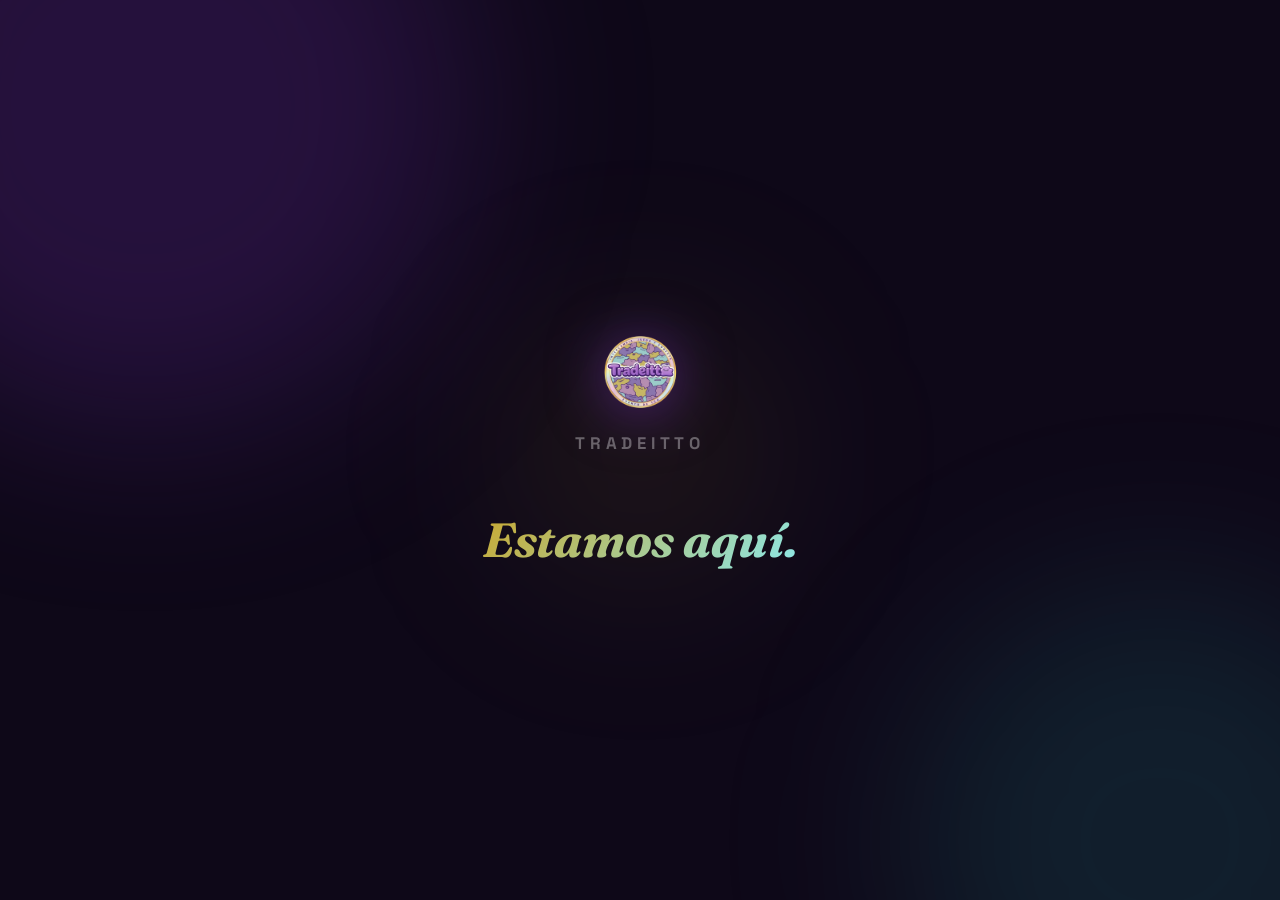
==== index.html @ 608314fa "Teaser puro: contador en tiempo real sin información del evento - Días, horas, minutos y segundos ba" ====
<!DOCTYPE html>
<html lang="es">
<head>
  <meta charset="UTF-8" />
  <meta name="viewport" content="width=device-width, initial-scale=1.0" />
  <title>Tradeitto · Próximamente</title>
  <link rel="icon" href="assets/logo.png" type="image/png" />
  <link rel="preconnect" href="https://fonts.googleapis.com" />
  <link rel="preconnect" href="https://fonts.gstatic.com" crossorigin />
  <link href="https://fonts.googleapis.com/css2?family=Fraunces:ital,opsz,wght@0,9..144,700;1,9..144,400&family=Space+Grotesk:wght@500;600;700&display=swap" rel="stylesheet" />
  <style>
    *, *::before, *::after { box-sizing: border-box; margin: 0; padding: 0; }

    html, body {
      height: 100%;
      overflow: hidden;
    }

    body {
      font-family: 'Space Grotesk', sans-serif;
      background: #0e0818;
      color: #fff;
      display: flex;
      flex-direction: column;
      align-items: center;
      justify-content: center;
      min-height: 100dvh;
      -webkit-font-smoothing: antialiased;
      position: relative;
    }

    /* ── Blobs de fondo ── */
    .blob {
      position: fixed;
      border-radius: 50%;
      pointer-events: none;
      filter: blur(90px);
      z-index: 0;
    }
    .blob-1 { width: 650px; height: 650px; background: rgba(123,53,193,0.22); top: -220px; left: -180px; }
    .blob-2 { width: 520px; height: 520px; background: rgba(42,184,184,0.13); bottom: -200px; right: -140px; }
    .blob-3 { width: 280px; height: 280px; background: rgba(201,168,48,0.09); top: 50%; left: 50%; transform: translate(-50%,-50%); }

    /* ── Wrap principal ── */
    .wrap {
      position: relative;
      z-index: 2;
      display: flex;
      flex-direction: column;
      align-items: center;
      gap: 0;
      text-align: center;
      padding: 0 24px;
    }

    /* Logo */
    .logo-img {
      width: 80px;
      height: 80px;
      object-fit: contain;
      margin-bottom: 20px;
      filter: drop-shadow(0 4px 28px rgba(123,53,193,0.55));
    }

    /* Nombre */
    .brand {
      font-family: 'Space Grotesk', sans-serif;
      font-size: 1.05rem;
      font-weight: 700;
      letter-spacing: 0.28em;
      text-transform: uppercase;
      color: rgba(255,255,255,0.35);
      margin-bottom: 56px;
    }

    /* ── Contador ── */
    .countdown {
      display: flex;
      align-items: flex-end;
      gap: 10px;
    }

    .cd-unit {
      display: flex;
      flex-direction: column;
      align-items: center;
      gap: 10px;
    }

    .cd-num {
      font-family: 'Fraunces', serif;
      font-size: clamp(3.8rem, 11vw, 7.5rem);
      font-weight: 700;
      font-style: italic;
      line-height: 1;
      background: linear-gradient(135deg, #c9a830 0%, #ffffff 50%, #8de8e8 100%);
      -webkit-background-clip: text;
      -webkit-text-fill-color: transparent;
      background-clip: text;
      letter-spacing: -0.03em;
      min-width: 2ch;
      text-align: center;
    }

    .cd-label {
      font-size: 0.62rem;
      font-weight: 700;
      letter-spacing: 0.2em;
      text-transform: uppercase;
      color: rgba(255,255,255,0.3);
    }

    /* Separador ":" */
    .cd-sep {
      font-family: 'Fraunces', serif;
      font-size: clamp(2.5rem, 7vw, 5rem);
      font-style: italic;
      color: rgba(255,255,255,0.15);
      line-height: 1;
      margin-bottom: 26px; /* alinear con los números */
      user-select: none;
    }

    /* Estado: ya ha comenzado */
    .started {
      font-family: 'Fraunces', serif;
      font-style: italic;
      font-size: clamp(1.8rem, 5vw, 3rem);
      font-weight: 700;
      background: linear-gradient(135deg, #c9a830, #8de8e8);
      -webkit-background-clip: text;
      -webkit-text-fill-color: transparent;
      background-clip: text;
      text-align: center;
    }

    /* ── Mobile ── */
    @media (max-width: 520px) {
      .logo-img { width: 64px; height: 64px; margin-bottom: 16px; }
      .brand { margin-bottom: 44px; letter-spacing: 0.2em; }
      .countdown { gap: 6px; }
      .cd-sep { margin-bottom: 22px; }
    }

    @media (max-width: 380px) {
      .countdown { gap: 4px; }
    }
  </style>
</head>
<body>

  <div class="blob blob-1"></div>
  <div class="blob blob-2"></div>
  <div class="blob blob-3"></div>

  <div class="wrap">
    <img src="assets/logo.png" alt="Tradeitto" class="logo-img" />
    <p class="brand">Tradeitto</p>

    <div class="countdown" id="countdown">
      <div class="cd-unit">
        <span class="cd-num" id="cd-days">--</span>
        <span class="cd-label">días</span>
      </div>
      <span class="cd-sep">:</span>
      <div class="cd-unit">
        <span class="cd-num" id="cd-hours">--</span>
        <span class="cd-label">horas</span>
      </div>
      <span class="cd-sep">:</span>
      <div class="cd-unit">
        <span class="cd-num" id="cd-minutes">--</span>
        <span class="cd-label">minutos</span>
      </div>
      <span class="cd-sep">:</span>
      <div class="cd-unit">
        <span class="cd-num" id="cd-seconds">--</span>
        <span class="cd-label">segundos</span>
      </div>
    </div>

    <p class="started" id="started" style="display:none">Estamos aquí.</p>
  </div>

  <script>
    // ── CAMBIA SOLO ESTAS DOS LÍNEAS ──────────────────
    var TARGET = new Date('2026-06-07T08:00:00Z');
    //   20 de abril → new Date('2026-04-20T08:00:00Z')
    // ─────────────────────────────────────────────────

    var elDays    = document.getElementById('cd-days');
    var elHours   = document.getElementById('cd-hours');
    var elMinutes = document.getElementById('cd-minutes');
    var elSeconds = document.getElementById('cd-seconds');
    var elCountdown = document.getElementById('countdown');
    var elStarted   = document.getElementById('started');

    function pad(n) { return String(n).padStart(2, '0'); }

    function tick() {
      var diff = TARGET.getTime() - Date.now();
      if (diff <= 0) {
        elCountdown.style.display = 'none';
        elStarted.style.display = 'block';
        clearInterval(timer);
        return;
      }
      var totalSec = Math.floor(diff / 1000);
      var days    = Math.floor(totalSec / 86400);
      var hours   = Math.floor((totalSec % 86400) / 3600);
      var minutes = Math.floor((totalSec % 3600) / 60);
      var seconds = totalSec % 60;

      elDays.textContent    = days;
      elHours.textContent   = pad(hours);
      elMinutes.textContent = pad(minutes);
      elSeconds.textContent = pad(seconds);
    }

    tick();
    var timer = setInterval(tick, 1000);
  </script>
</body>
</html>
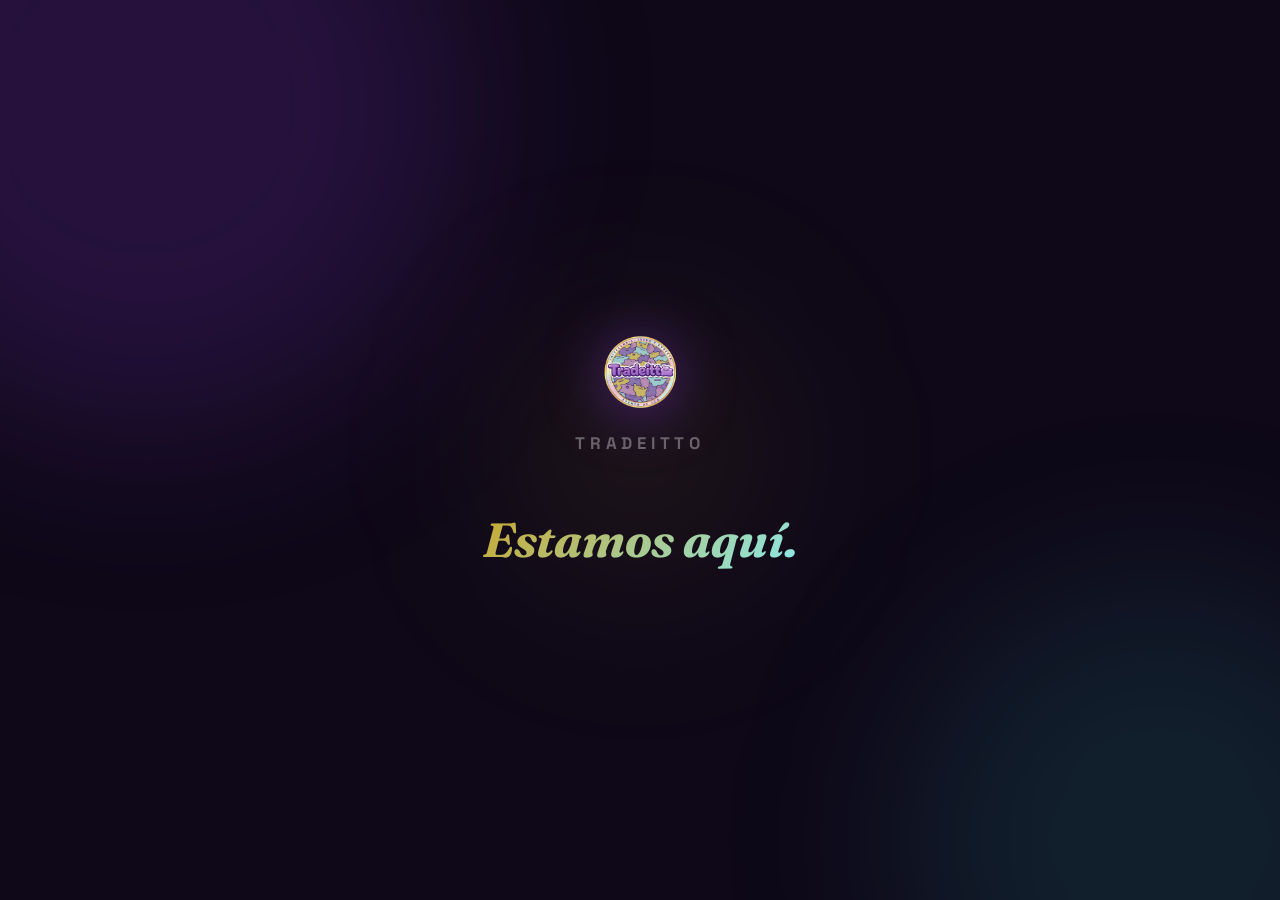
==== commit 997c7ccf: "Cambiar fecha del contador: 23 de abril a las 21:00 hora española https://claude.ai/code/session_013" ====
--- a/index.html
+++ b/index.html
@@ -184,7 +184,7 @@
 
   <script>
     // ── CAMBIA SOLO ESTAS DOS LÍNEAS ──────────────────
-    var TARGET = new Date('2026-06-07T08:00:00Z');
+    var TARGET = new Date('2026-04-23T19:00:00Z'); // 23 abril a las 21:00 hora España (UTC+2)
     //   20 de abril → new Date('2026-04-20T08:00:00Z')
     // ─────────────────────────────────────────────────
 
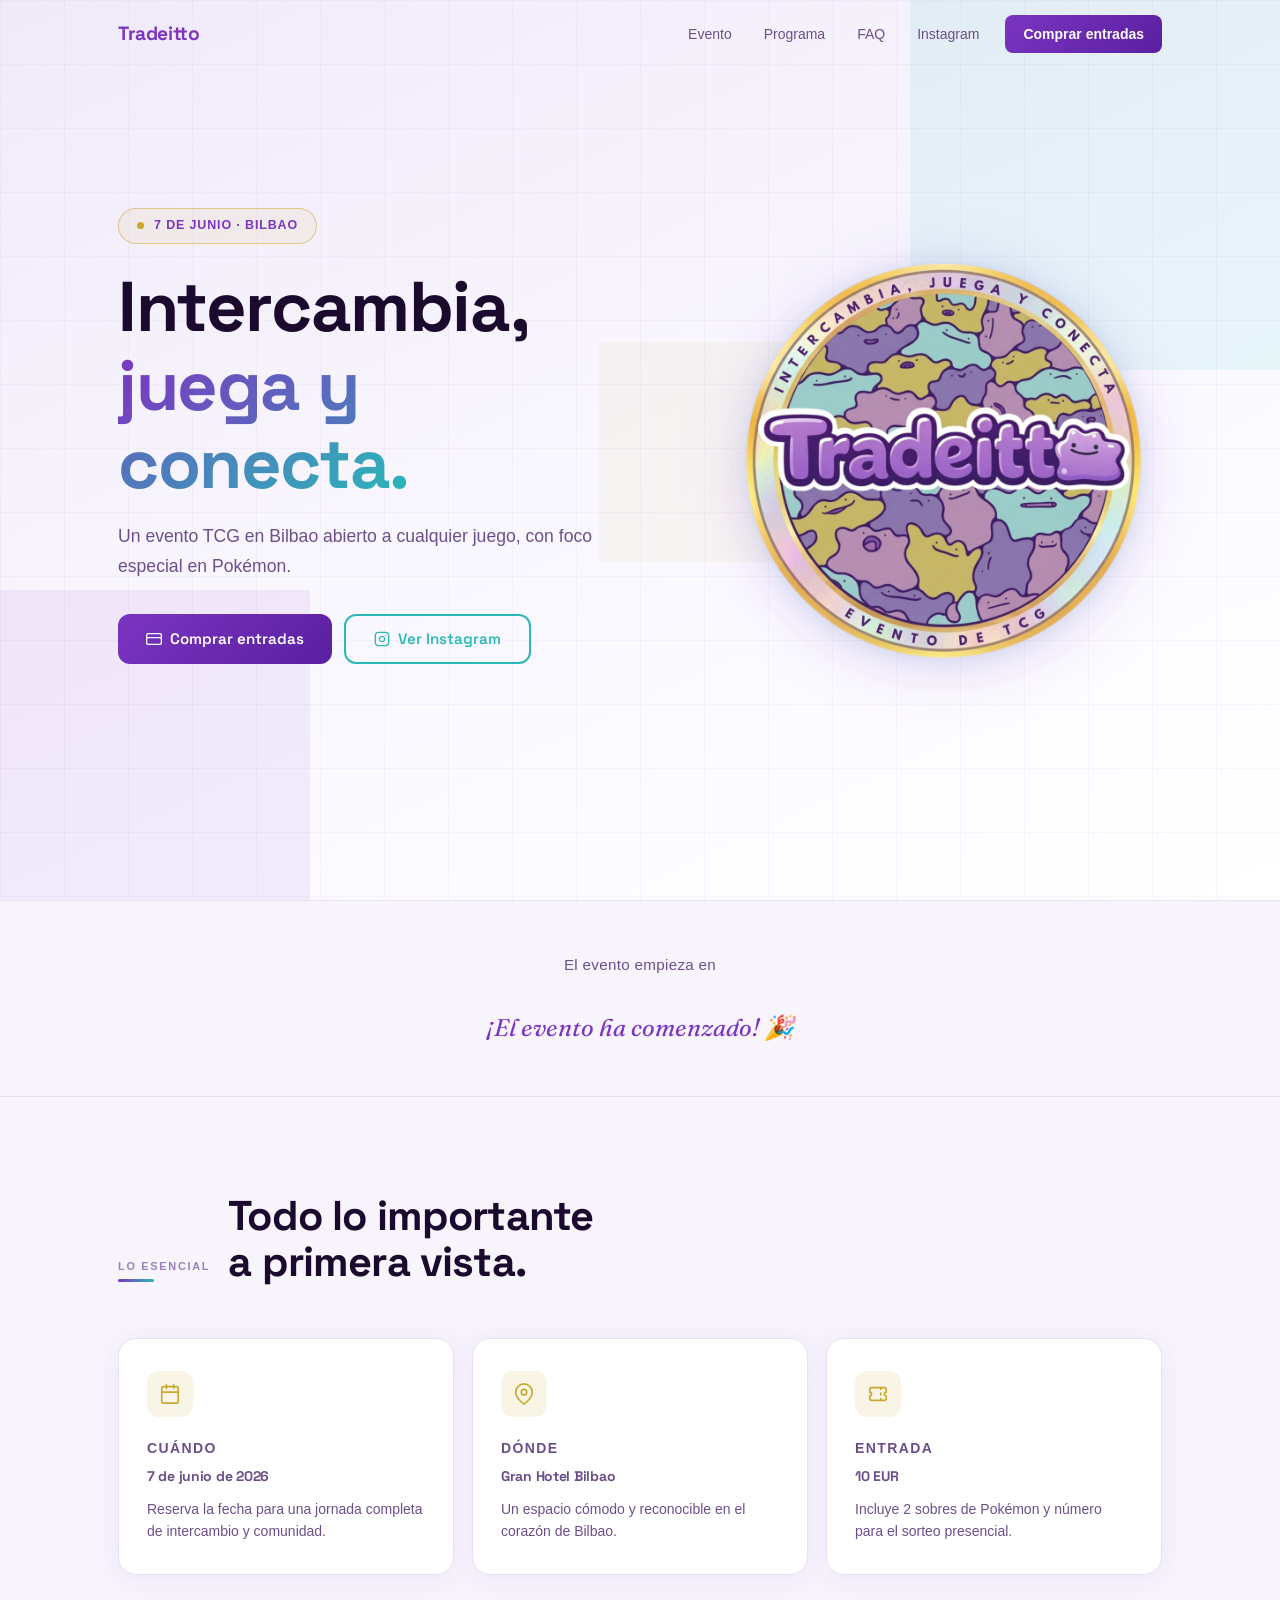
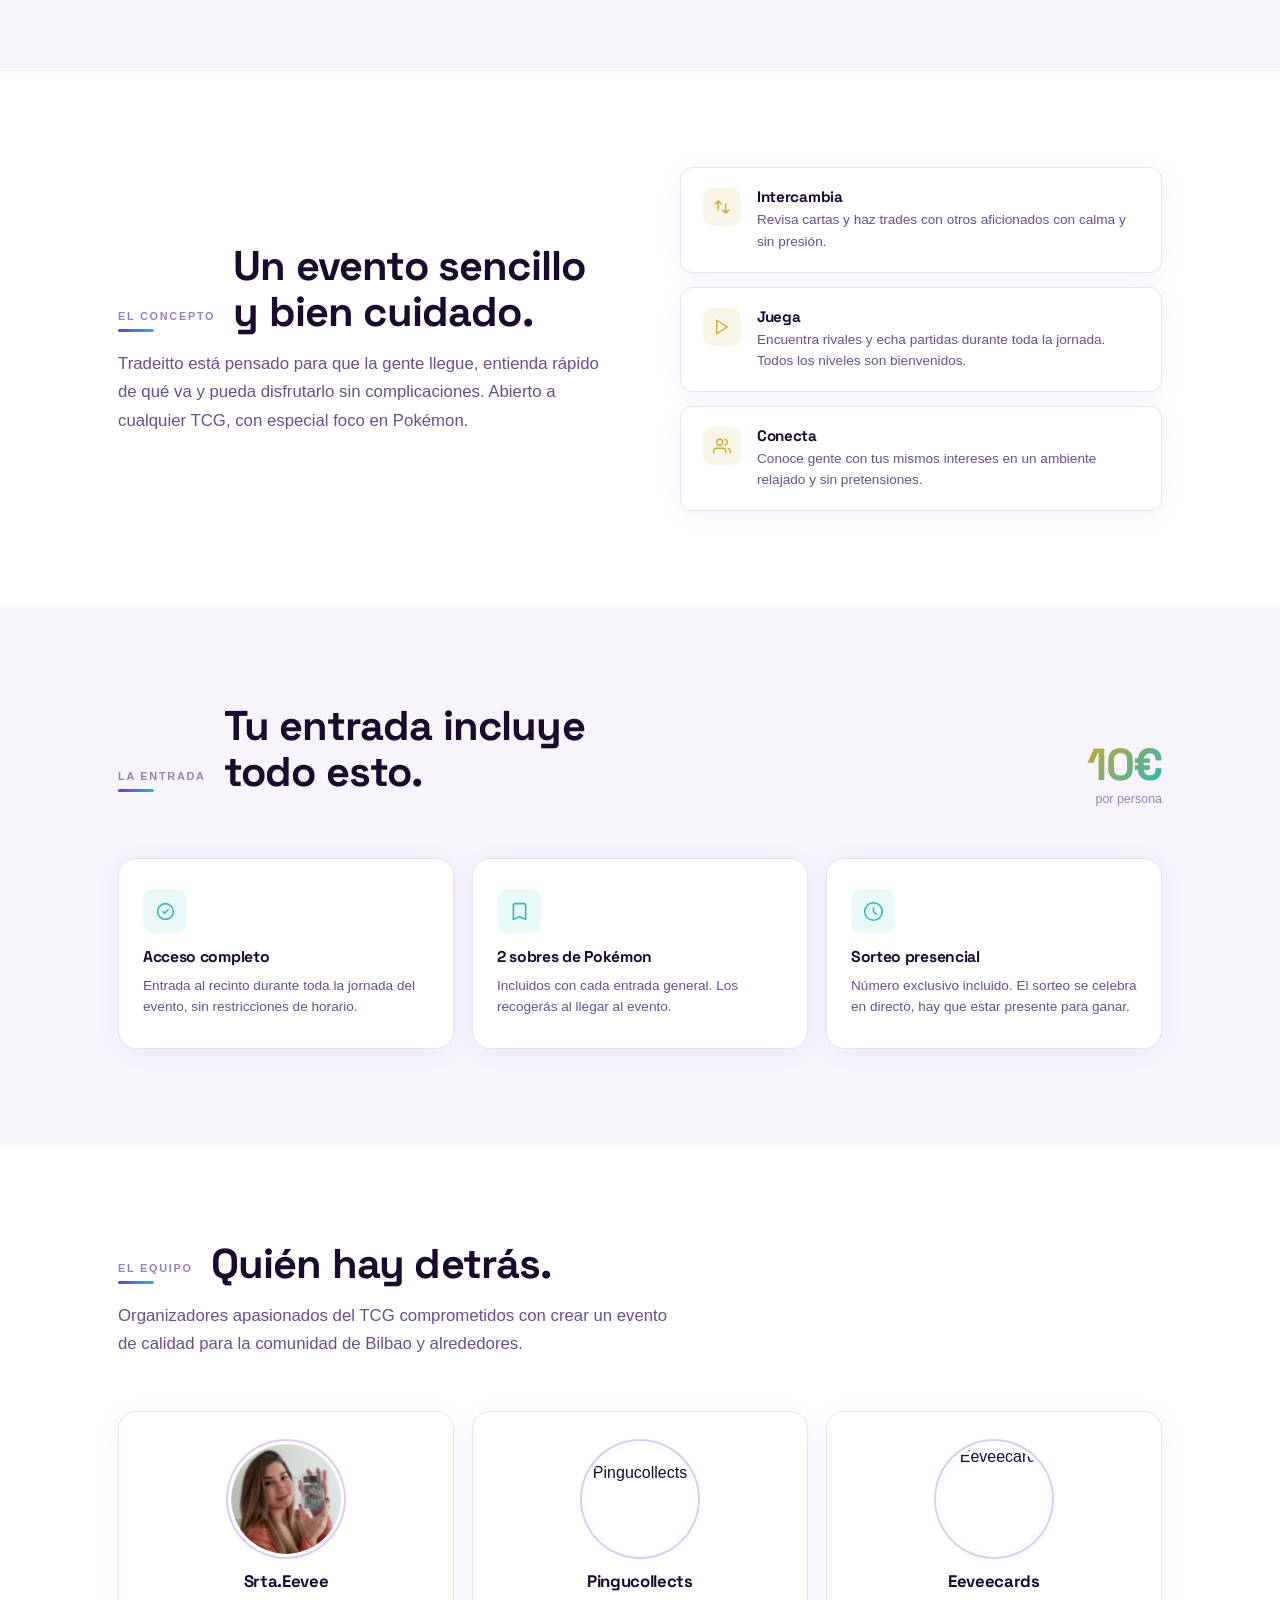
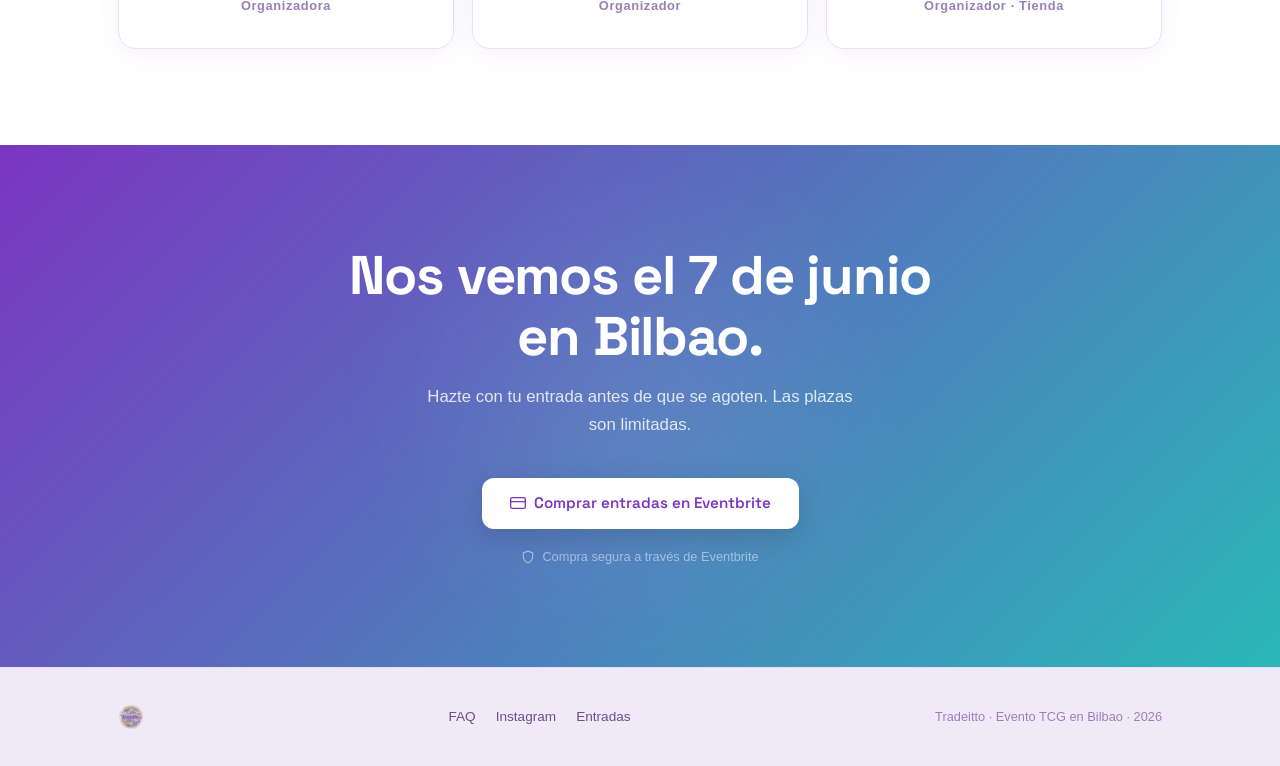
==== commit 4b5fffe3: "Al llegar a cero, redirigir automáticamente a sitio.html https://claude.ai/code/session_013rSiCptRdG" ====
--- a/index.html
+++ b/index.html
@@ -200,9 +200,8 @@
     function tick() {
       var diff = TARGET.getTime() - Date.now();
       if (diff <= 0) {
-        elCountdown.style.display = 'none';
-        elStarted.style.display = 'block';
         clearInterval(timer);
+        window.location.replace('sitio.html');
         return;
       }
       var totalSec = Math.floor(diff / 1000);
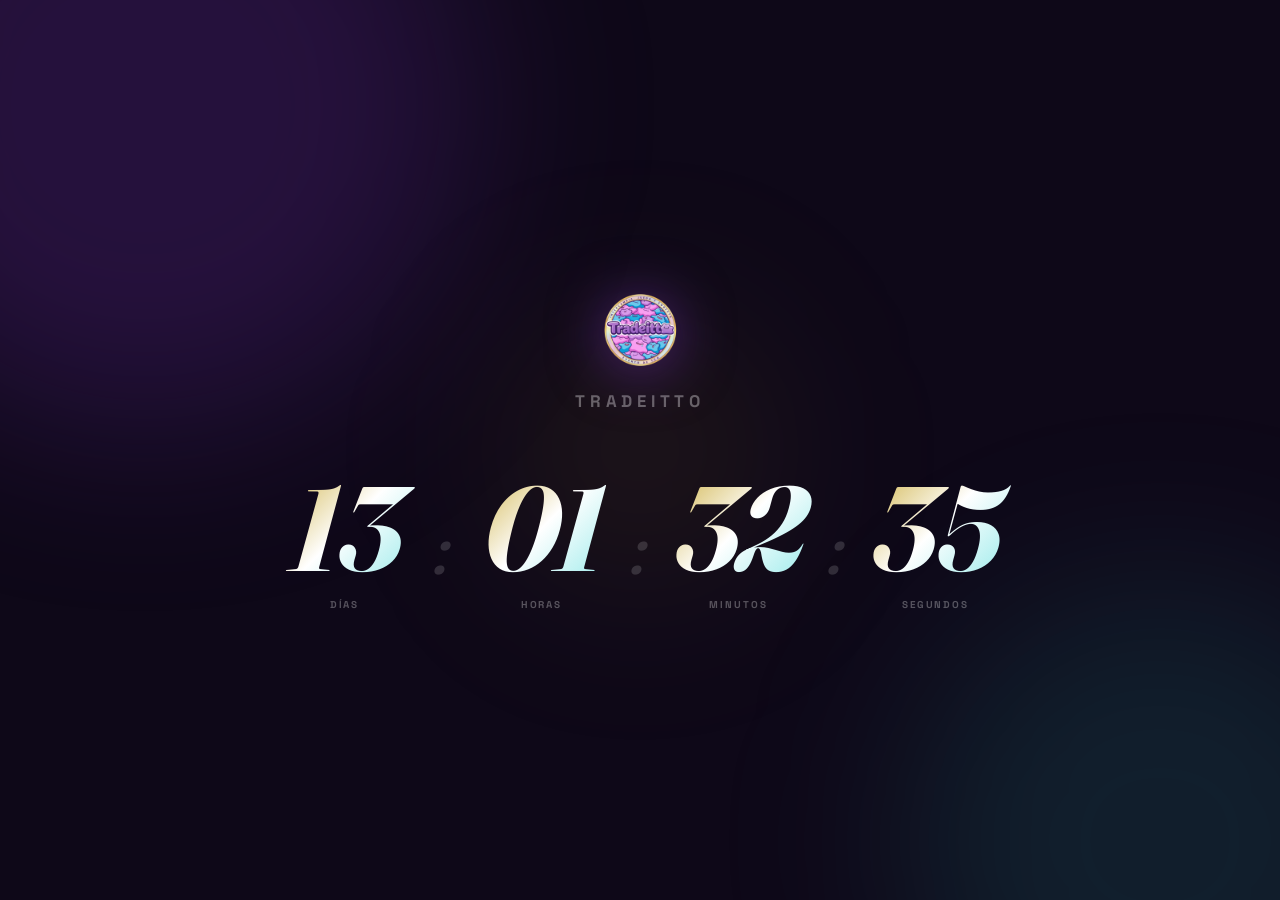
==== commit 85e03fda: "Cuenta atrás al 19 dic y bloquear acceso a la web Nueva fecha objetivo: 19 de diciembre a las 9:00 (" ====
--- a/index.html
+++ b/index.html
@@ -184,7 +184,7 @@
 
   <script>
     // ── CAMBIA SOLO ESTAS DOS LÍNEAS ──────────────────
-    var TARGET = new Date('2026-04-23T19:00:00Z'); // 23 abril a las 21:00 hora España (UTC+2)
+    var TARGET = new Date('2026-12-19T08:00:00Z');
     //   20 de abril → new Date('2026-04-20T08:00:00Z')
     // ─────────────────────────────────────────────────
 
@@ -200,8 +200,9 @@
     function tick() {
       var diff = TARGET.getTime() - Date.now();
       if (diff <= 0) {
+        elCountdown.style.display = 'none';
+        elStarted.style.display = 'block';
         clearInterval(timer);
-        window.location.replace('sitio.html');
         return;
       }
       var totalSec = Math.floor(diff / 1000);
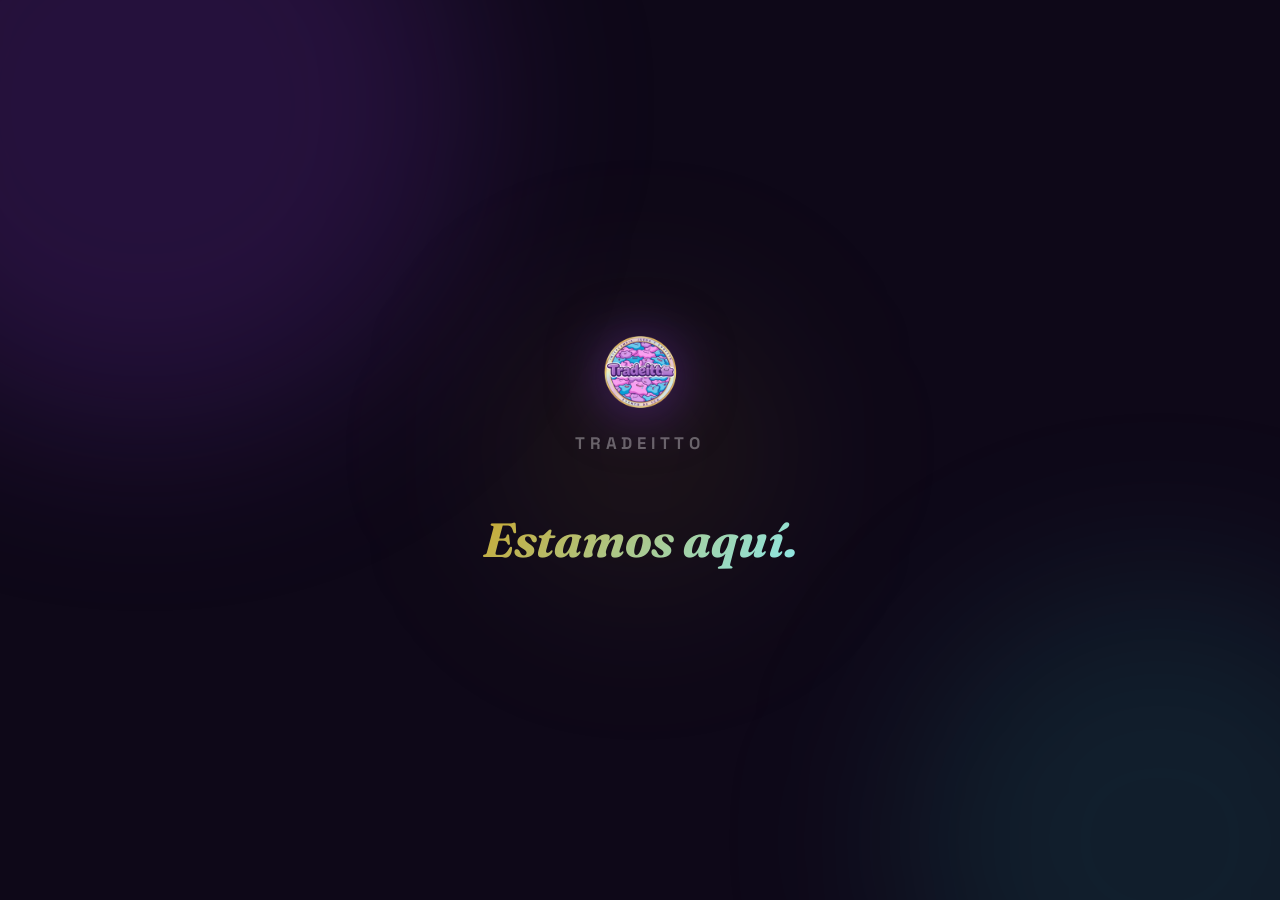
==== commit 13bf4ffa: "Cuenta atrás hasta hoy 11 de noviembre a las 21:00 (hora España) Co-Authored-By: Claude Opus 5.5 <no" ====
--- a/index.html
+++ b/index.html
@@ -184,7 +184,7 @@
 
   <script>
     // ── CAMBIA SOLO ESTAS DOS LÍNEAS ──────────────────
-    var TARGET = new Date('2026-12-19T08:00:00Z');
+    var TARGET = new Date('2026-11-11T20:00:00Z');
     //   20 de abril → new Date('2026-04-20T08:00:00Z')
     // ─────────────────────────────────────────────────
 
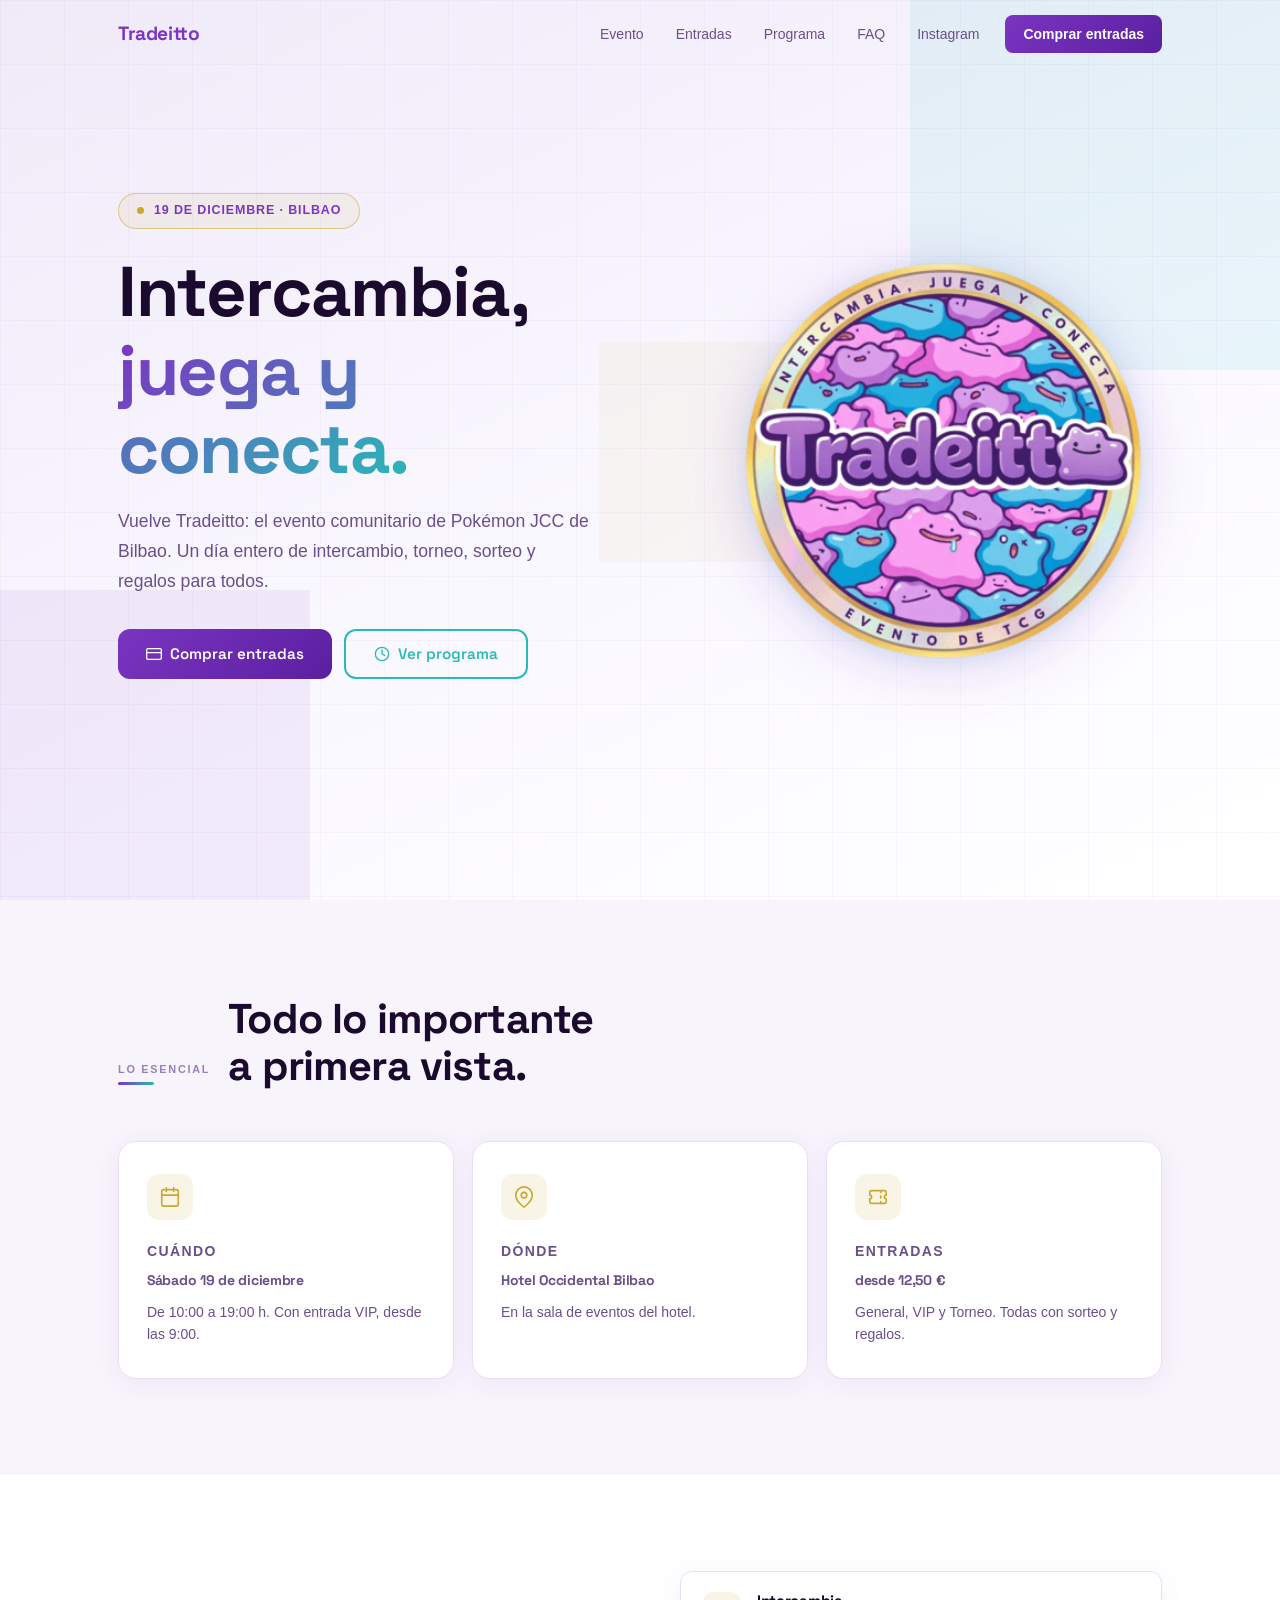
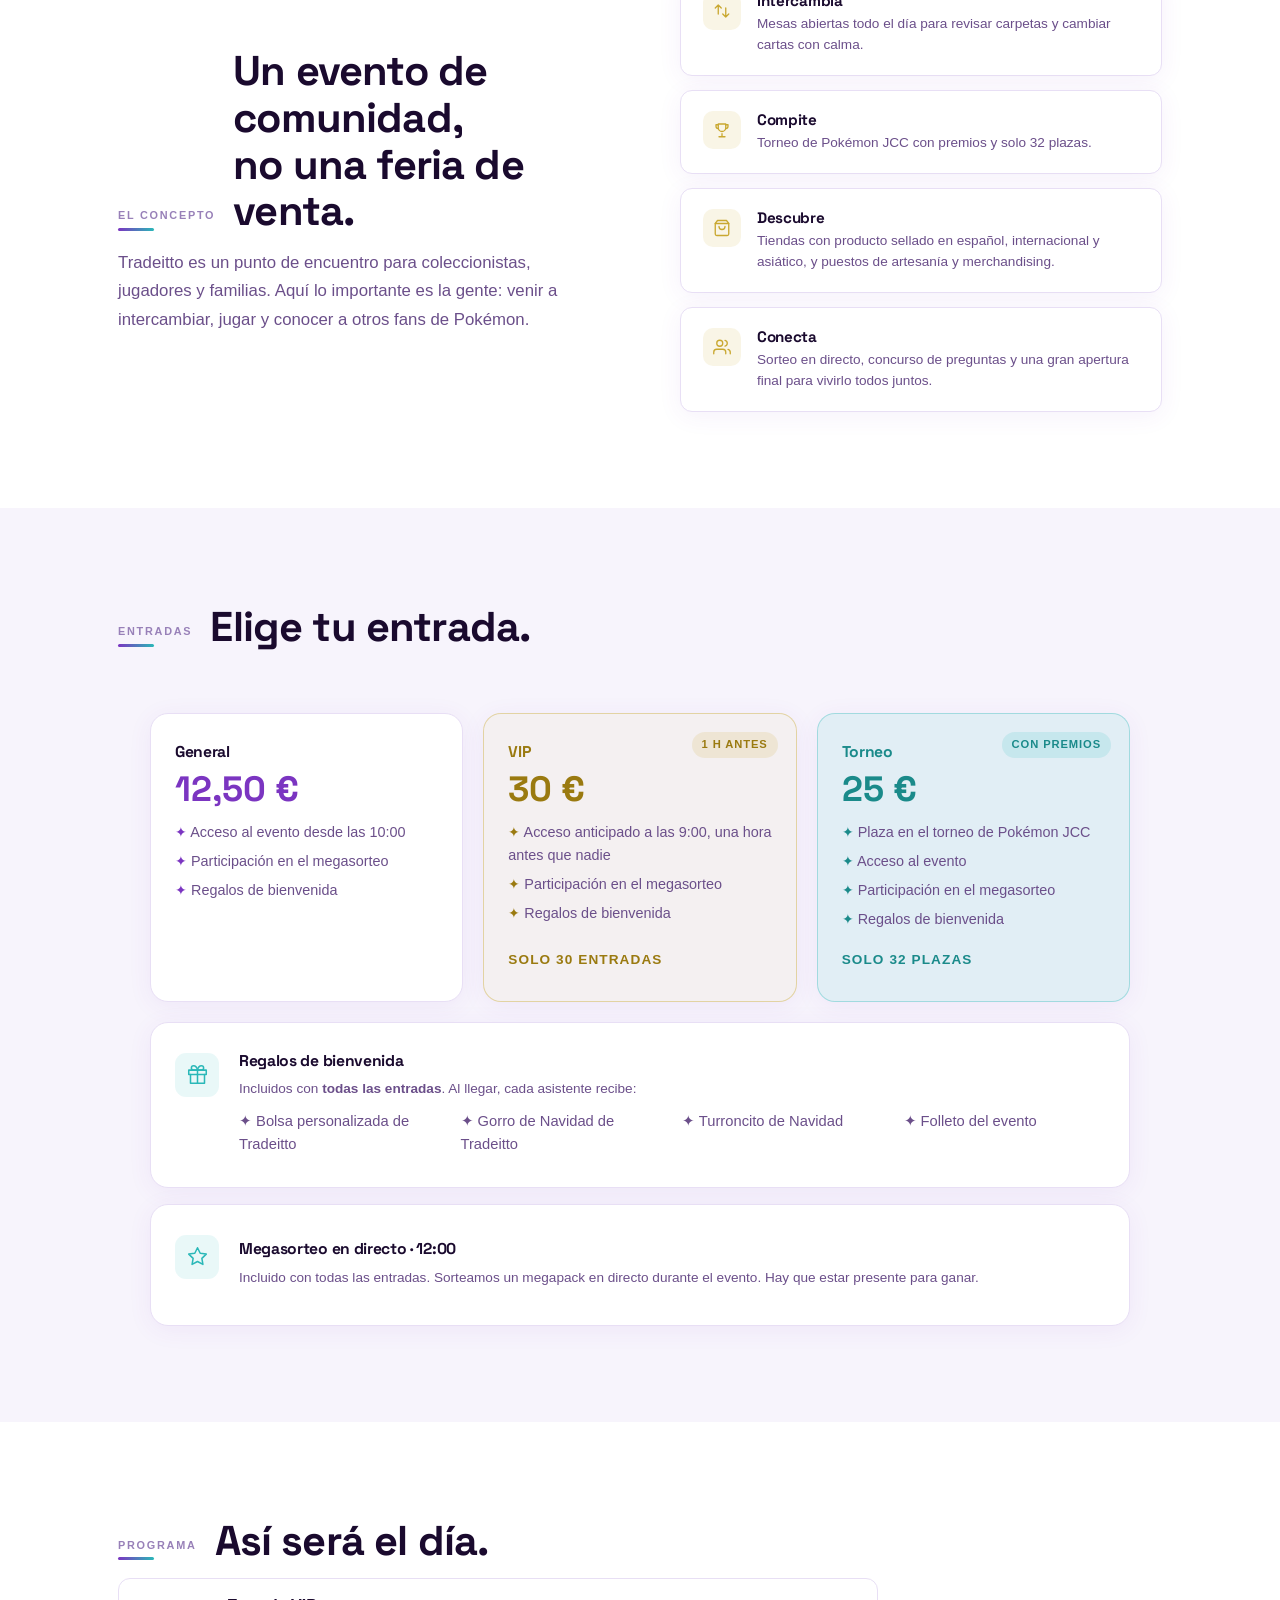
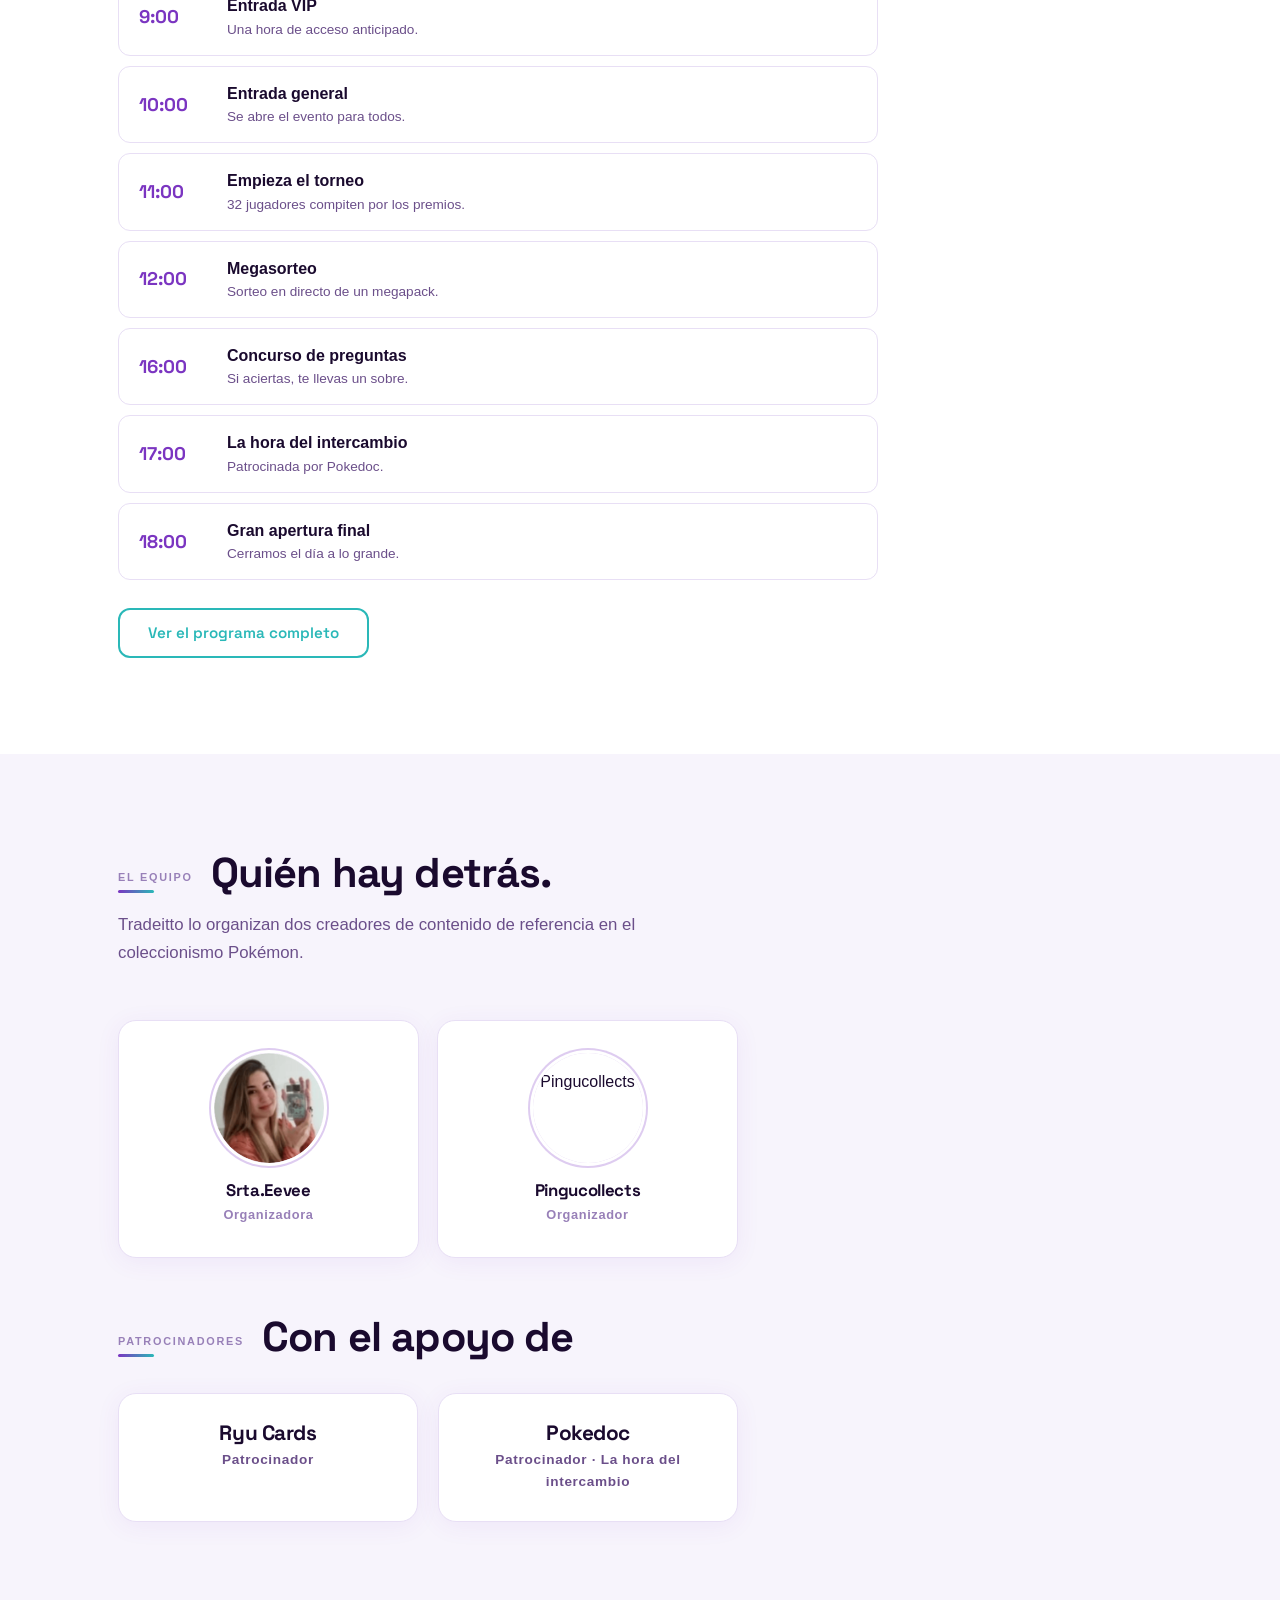
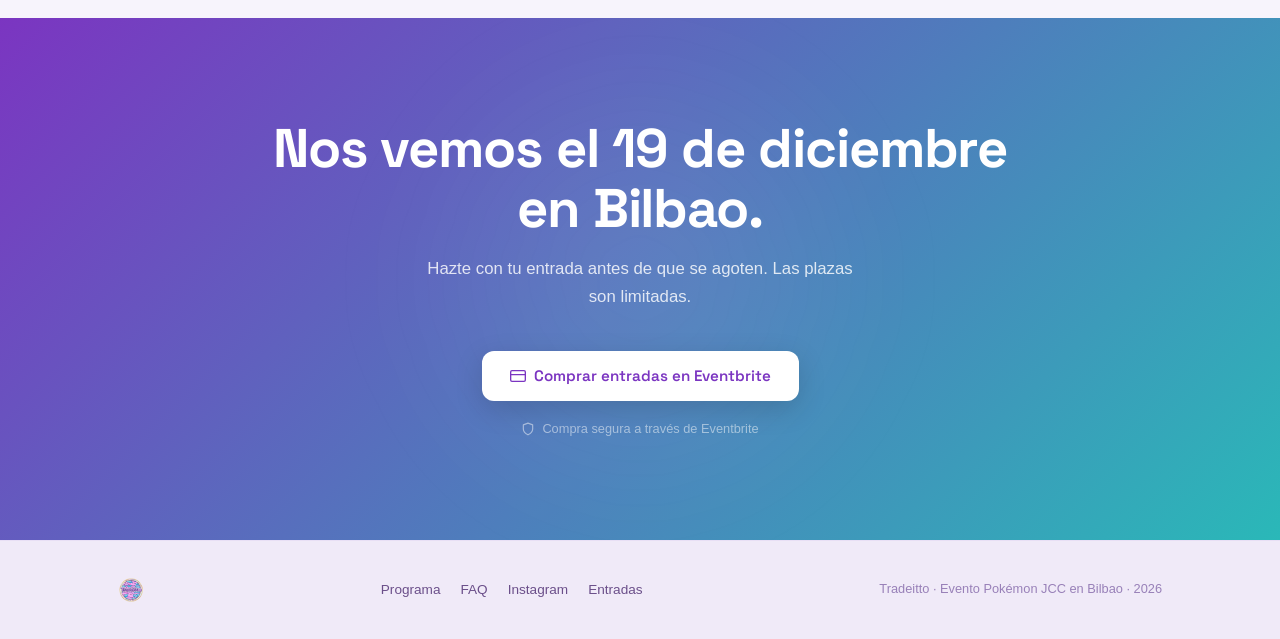
==== commit 3daf2c0a: "Web de Tradeitto 2: entradas, programa, FAQ y apertura automática Datos del 19 de diciembre en el Ho" ====
--- a/index.html
+++ b/index.html
@@ -184,7 +184,7 @@
 
   <script>
     // ── CAMBIA SOLO ESTAS DOS LÍNEAS ──────────────────
-    var TARGET = new Date('2026-11-11T20:00:00Z');
+    var TARGET = new Date('2026-11-13T17:00:00Z');
     //   20 de abril → new Date('2026-04-20T08:00:00Z')
     // ─────────────────────────────────────────────────
 
@@ -203,6 +203,7 @@
         elCountdown.style.display = 'none';
         elStarted.style.display = 'block';
         clearInterval(timer);
+        abrirWeb();
         return;
       }
       var totalSec = Math.floor(diff / 1000);
@@ -217,6 +218,16 @@
       elSeconds.textContent = pad(seconds);
     }
 
+    // Solo redirige cuando sitio.html ya no está bloqueado en .htaccess; si no, reintenta.
+    function abrirWeb() {
+      fetch('sitio.html', { cache: 'no-store', redirect: 'manual' })
+        .then(function (r) {
+          if (r.ok) window.location.replace('sitio.html');
+          else setTimeout(abrirWeb, 20000);
+        })
+        .catch(function () { setTimeout(abrirWeb, 20000); });
+    }
+
     tick();
     var timer = setInterval(tick, 1000);
   </script>
